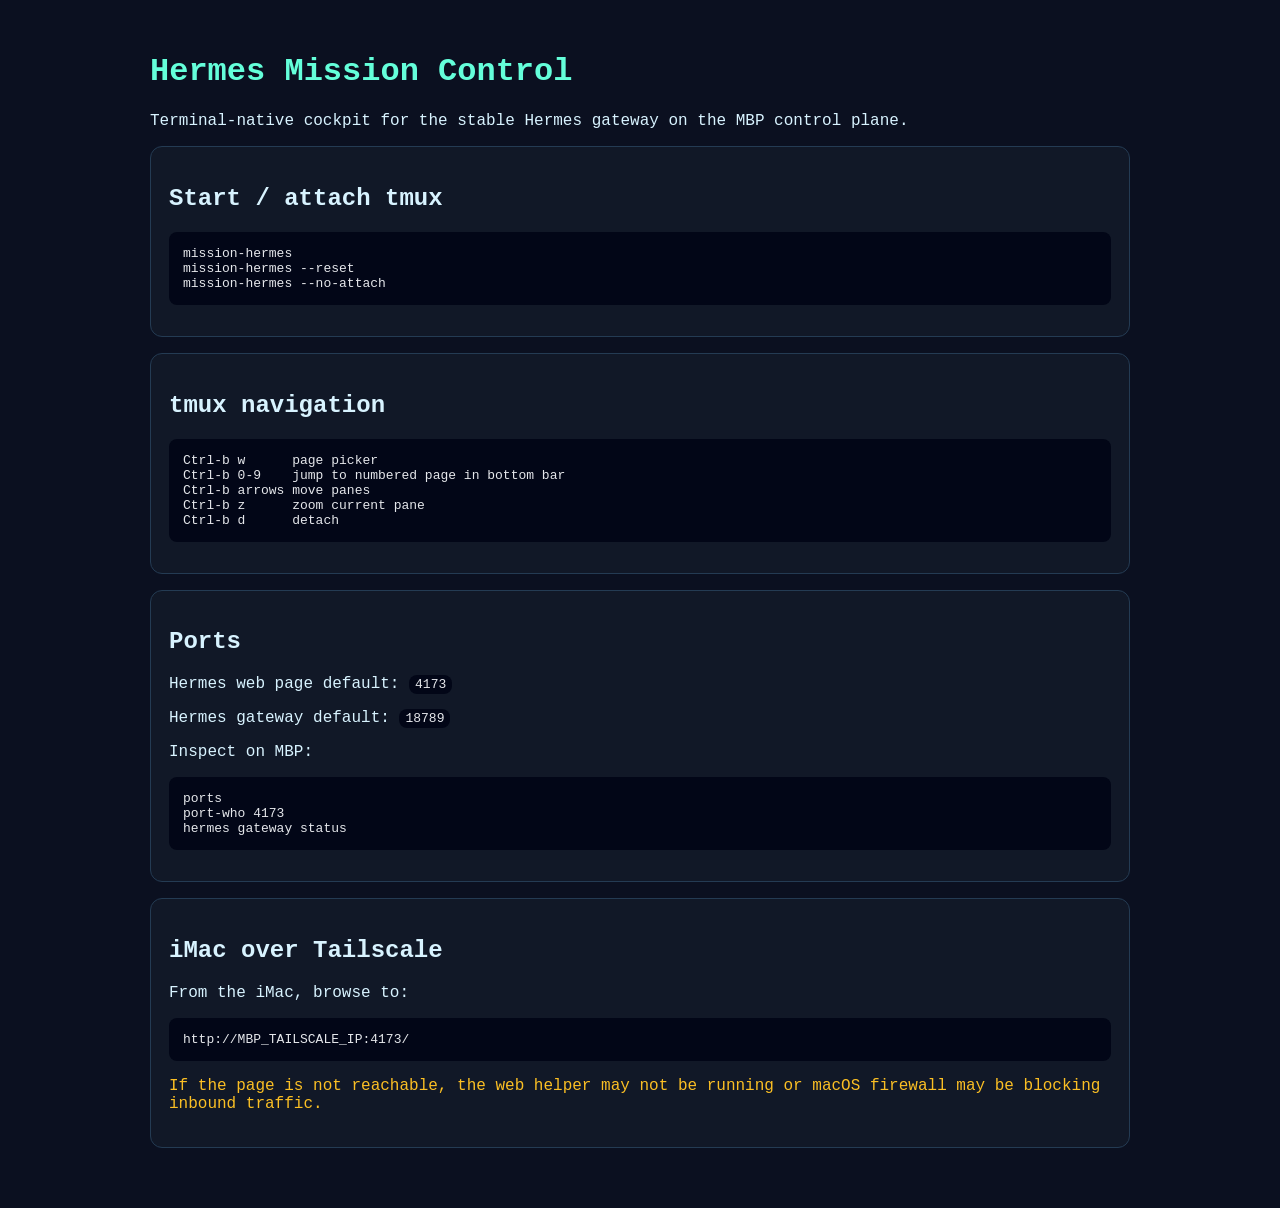
==== web/hermes/index.html @ 44220990 "feat: add multi-agent mission cockpit Add Hermes and OpenClaw mission launchers, agent-specific pane" ====
<!doctype html>
<html lang="en">
<head>
  <meta charset="utf-8">
  <meta name="viewport" content="width=device-width, initial-scale=1">
  <title>Hermes Mission Control</title>
  <style>
    body { margin: 0; font-family: ui-monospace, SFMono-Regular, Menlo, Monaco, Consolas, monospace; background: #0b1020; color: #d8f3ff; }
    main { max-width: 980px; margin: 0 auto; padding: 32px; }
    h1 { color: #64ffda; }
    a { color: #7dd3fc; }
    .card { border: 1px solid #243b53; border-radius: 12px; padding: 18px; margin: 16px 0; background: #111827; }
    code, pre { background: #020617; color: #e5e7eb; border-radius: 8px; padding: 2px 6px; }
    pre { padding: 14px; overflow-x: auto; }
    .warn { color: #fbbf24; }
  </style>
</head>
<body>
<main>
  <h1>Hermes Mission Control</h1>
  <p>Terminal-native cockpit for the stable Hermes gateway on the MBP control plane.</p>

  <section class="card">
    <h2>Start / attach tmux</h2>
    <pre>mission-hermes
mission-hermes --reset
mission-hermes --no-attach</pre>
  </section>

  <section class="card">
    <h2>tmux navigation</h2>
    <pre>Ctrl-b w      page picker
Ctrl-b 0-9    jump to numbered page in bottom bar
Ctrl-b arrows move panes
Ctrl-b z      zoom current pane
Ctrl-b d      detach</pre>
  </section>

  <section class="card">
    <h2>Ports</h2>
    <p>Hermes web page default: <code>4173</code></p>
    <p>Hermes gateway default: <code>18789</code></p>
    <p>Inspect on MBP:</p>
    <pre>ports
port-who 4173
hermes gateway status</pre>
  </section>

  <section class="card">
    <h2>iMac over Tailscale</h2>
    <p>From the iMac, browse to:</p>
    <pre>http://MBP_TAILSCALE_IP:4173/</pre>
    <p class="warn">If the page is not reachable, the web helper may not be running or macOS firewall may be blocking inbound traffic.</p>
  </section>
</main>
</body>
</html>
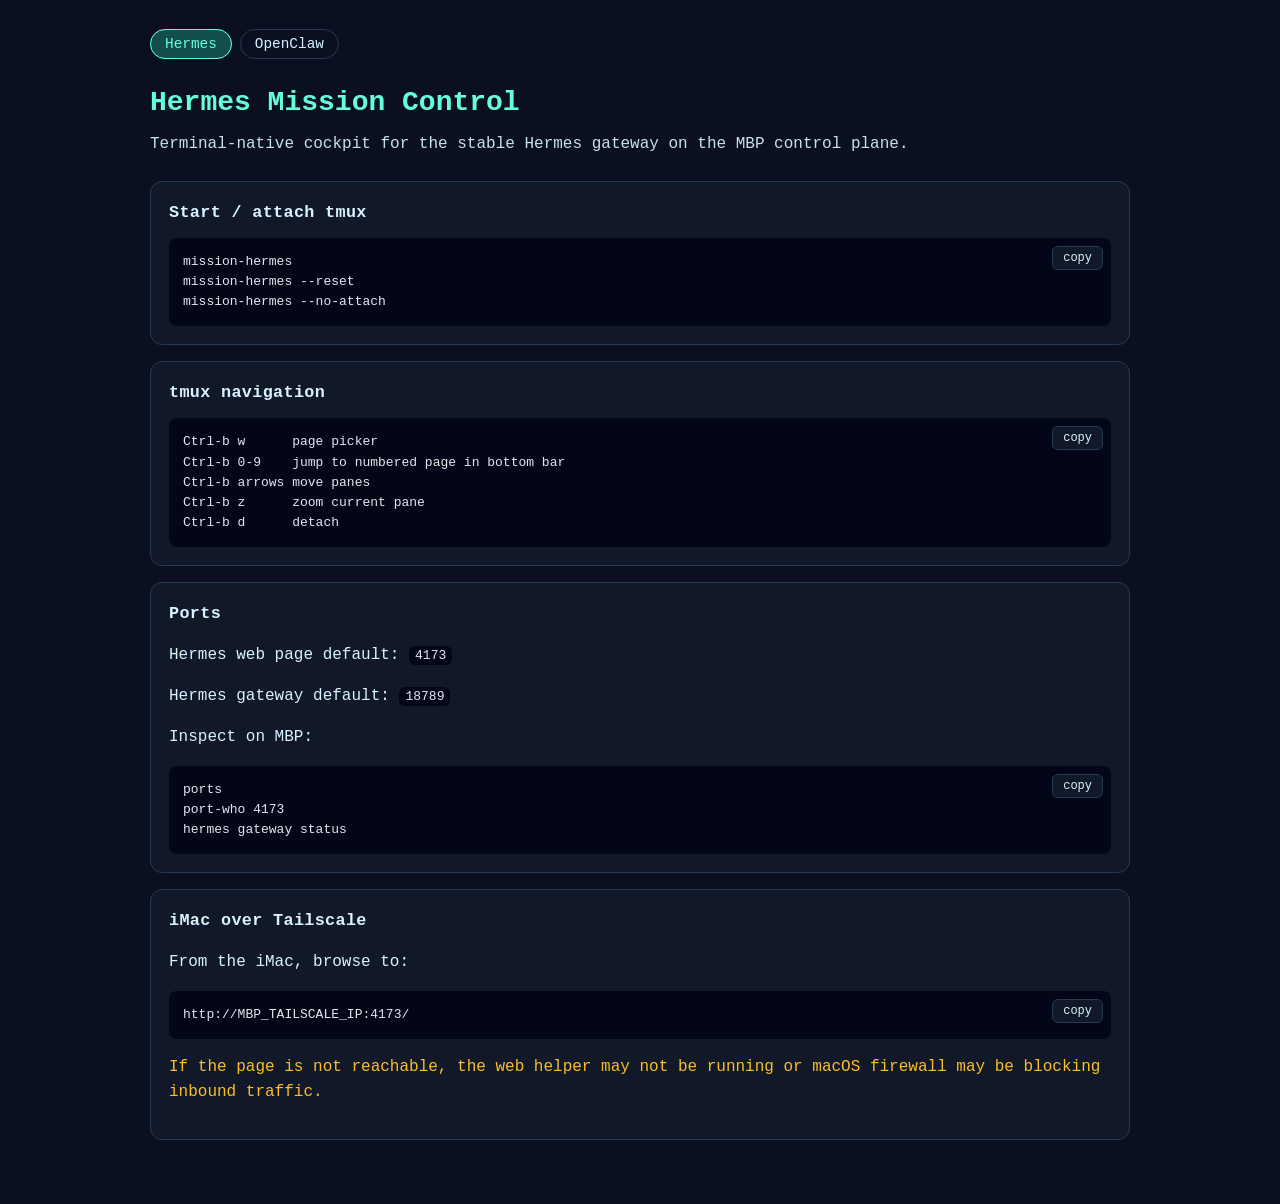
==== commit 4507746e: "Apply P0 tmux cockpit audit fixes. Unify workbench session naming (cockpit-workbench), forward legac" ====
--- a/web/hermes/index.html
+++ b/web/hermes/index.html
@@ -3,33 +3,32 @@
 <head>
   <meta charset="utf-8">
   <meta name="viewport" content="width=device-width, initial-scale=1">
+  <meta name="description" content="Hermes Mission Control — stable gateway tmux cockpit and ports cheat sheet">
   <title>Hermes Mission Control</title>
-  <style>
-    body { margin: 0; font-family: ui-monospace, SFMono-Regular, Menlo, Monaco, Consolas, monospace; background: #0b1020; color: #d8f3ff; }
-    main { max-width: 980px; margin: 0 auto; padding: 32px; }
-    h1 { color: #64ffda; }
-    a { color: #7dd3fc; }
-    .card { border: 1px solid #243b53; border-radius: 12px; padding: 18px; margin: 16px 0; background: #111827; }
-    code, pre { background: #020617; color: #e5e7eb; border-radius: 8px; padding: 2px 6px; }
-    pre { padding: 14px; overflow-x: auto; }
-    .warn { color: #fbbf24; }
-  </style>
+  <link rel="stylesheet" href="../mission.css">
 </head>
-<body>
+<body class="hermes">
 <main>
+  <nav aria-label="Mission controls">
+    <ul class="site-nav">
+      <li><a href="./" aria-current="page">Hermes</a></li>
+      <li><a href="../openclaw/">OpenClaw</a></li>
+    </ul>
+  </nav>
+
   <h1>Hermes Mission Control</h1>
-  <p>Terminal-native cockpit for the stable Hermes gateway on the MBP control plane.</p>
+  <p class="lead">Terminal-native cockpit for the stable Hermes gateway on the MBP control plane.</p>
 
   <section class="card">
     <h2>Start / attach tmux</h2>
-    <pre>mission-hermes
+    <pre><button type="button" class="copy-btn" data-copy>copy</button>mission-hermes
 mission-hermes --reset
 mission-hermes --no-attach</pre>
   </section>
 
   <section class="card">
     <h2>tmux navigation</h2>
-    <pre>Ctrl-b w      page picker
+    <pre><button type="button" class="copy-btn" data-copy>copy</button>Ctrl-b w      page picker
 Ctrl-b 0-9    jump to numbered page in bottom bar
 Ctrl-b arrows move panes
 Ctrl-b z      zoom current pane
@@ -41,7 +40,7 @@
     <p>Hermes web page default: <code>4173</code></p>
     <p>Hermes gateway default: <code>18789</code></p>
     <p>Inspect on MBP:</p>
-    <pre>ports
+    <pre><button type="button" class="copy-btn" data-copy>copy</button>ports
 port-who 4173
 hermes gateway status</pre>
   </section>
@@ -49,9 +48,24 @@
   <section class="card">
     <h2>iMac over Tailscale</h2>
     <p>From the iMac, browse to:</p>
-    <pre>http://MBP_TAILSCALE_IP:4173/</pre>
+    <pre><button type="button" class="copy-btn" data-copy>copy</button>http://MBP_TAILSCALE_IP:4173/</pre>
     <p class="warn">If the page is not reachable, the web helper may not be running or macOS firewall may be blocking inbound traffic.</p>
   </section>
 </main>
+<script>
+document.querySelectorAll('.copy-btn').forEach((btn) => {
+  const pre = btn.parentElement;
+  btn.addEventListener('click', async () => {
+    const text = pre.innerText.replace(/^copy\n?/, '').trim();
+    try {
+      await navigator.clipboard.writeText(text);
+      btn.textContent = 'copied';
+      setTimeout(() => { btn.textContent = 'copy'; }, 1200);
+    } catch {
+      btn.textContent = 'select';
+    }
+  });
+});
+</script>
 </body>
 </html>
--- a/web/mission.css
+++ b/web/mission.css
@@ -0,0 +1,161 @@
+/* Shared mission-control static pages (Hermes + OpenClaw) */
+:root {
+  --font-mono: ui-monospace, SFMono-Regular, Menlo, Monaco, Consolas, monospace;
+  --radius: 12px;
+  --warn: #fbbf24;
+  --link: #93c5fd;
+  --pre-bg: #020617;
+  --pre-fg: #e5e7eb;
+  --max-w: 980px;
+}
+
+body {
+  margin: 0;
+  font-family: var(--font-mono);
+  line-height: 1.55;
+}
+
+body.hermes {
+  --bg: #0b1020;
+  --fg: #d8f3ff;
+  --accent: #64ffda;
+  --card-bg: #111827;
+  --card-border: #243b53;
+  --nav-active-bg: #134e4a;
+  --nav-active-fg: #64ffda;
+}
+
+body.openclaw {
+  --bg: #100b1f;
+  --fg: #f7e8ff;
+  --accent: #f0abfc;
+  --card-bg: #1e1635;
+  --card-border: #4c1d95;
+  --nav-active-bg: #581c87;
+  --nav-active-fg: #f0abfc;
+}
+
+body {
+  background: var(--bg);
+  color: var(--fg);
+}
+
+a {
+  color: var(--link);
+}
+
+a:focus-visible,
+button:focus-visible {
+  outline: 2px solid var(--accent);
+  outline-offset: 2px;
+}
+
+.site-nav {
+  display: flex;
+  gap: 8px;
+  flex-wrap: wrap;
+  margin: 0 0 24px;
+  padding: 0;
+  list-style: none;
+}
+
+.site-nav a {
+  text-decoration: none;
+  padding: 6px 14px;
+  border-radius: 999px;
+  border: 1px solid var(--card-border);
+  color: var(--fg);
+  font-size: 0.9rem;
+}
+
+.site-nav a[aria-current="page"] {
+  background: var(--nav-active-bg);
+  color: var(--nav-active-fg);
+  border-color: var(--accent);
+}
+
+main {
+  max-width: var(--max-w);
+  margin: 0 auto;
+  padding: 32px 24px 48px;
+}
+
+h1 {
+  color: var(--accent);
+  font-size: 1.75rem;
+  margin: 0 0 8px;
+}
+
+.lead {
+  margin: 0 0 24px;
+  opacity: 0.92;
+}
+
+.badge {
+  display: inline-block;
+  font-size: 0.75rem;
+  padding: 2px 8px;
+  border-radius: 6px;
+  border: 1px solid var(--card-border);
+  margin-left: 8px;
+  vertical-align: middle;
+  color: var(--accent);
+}
+
+h2 {
+  font-size: 1.05rem;
+  font-weight: 600;
+  margin: 0 0 12px;
+  letter-spacing: 0.02em;
+}
+
+.card {
+  border: 1px solid var(--card-border);
+  border-radius: var(--radius);
+  padding: 18px;
+  margin: 16px 0;
+  background: var(--card-bg);
+}
+
+.card.warn-callout {
+  border-left: 4px solid var(--warn);
+}
+
+pre {
+  position: relative;
+  background: var(--pre-bg);
+  color: var(--pre-fg);
+  border-radius: 8px;
+  padding: 14px 14px 14px 14px;
+  overflow-x: auto;
+  margin: 0;
+}
+
+code {
+  background: var(--pre-bg);
+  color: var(--pre-fg);
+  border-radius: 6px;
+  padding: 2px 6px;
+}
+
+.copy-btn {
+  position: absolute;
+  top: 8px;
+  right: 8px;
+  font-family: var(--font-mono);
+  font-size: 0.75rem;
+  padding: 4px 10px;
+  border-radius: 6px;
+  border: 1px solid var(--card-border);
+  background: var(--card-bg);
+  color: var(--fg);
+  cursor: pointer;
+}
+
+.copy-btn:hover {
+  border-color: var(--accent);
+}
+
+.warn {
+  color: var(--warn);
+}
